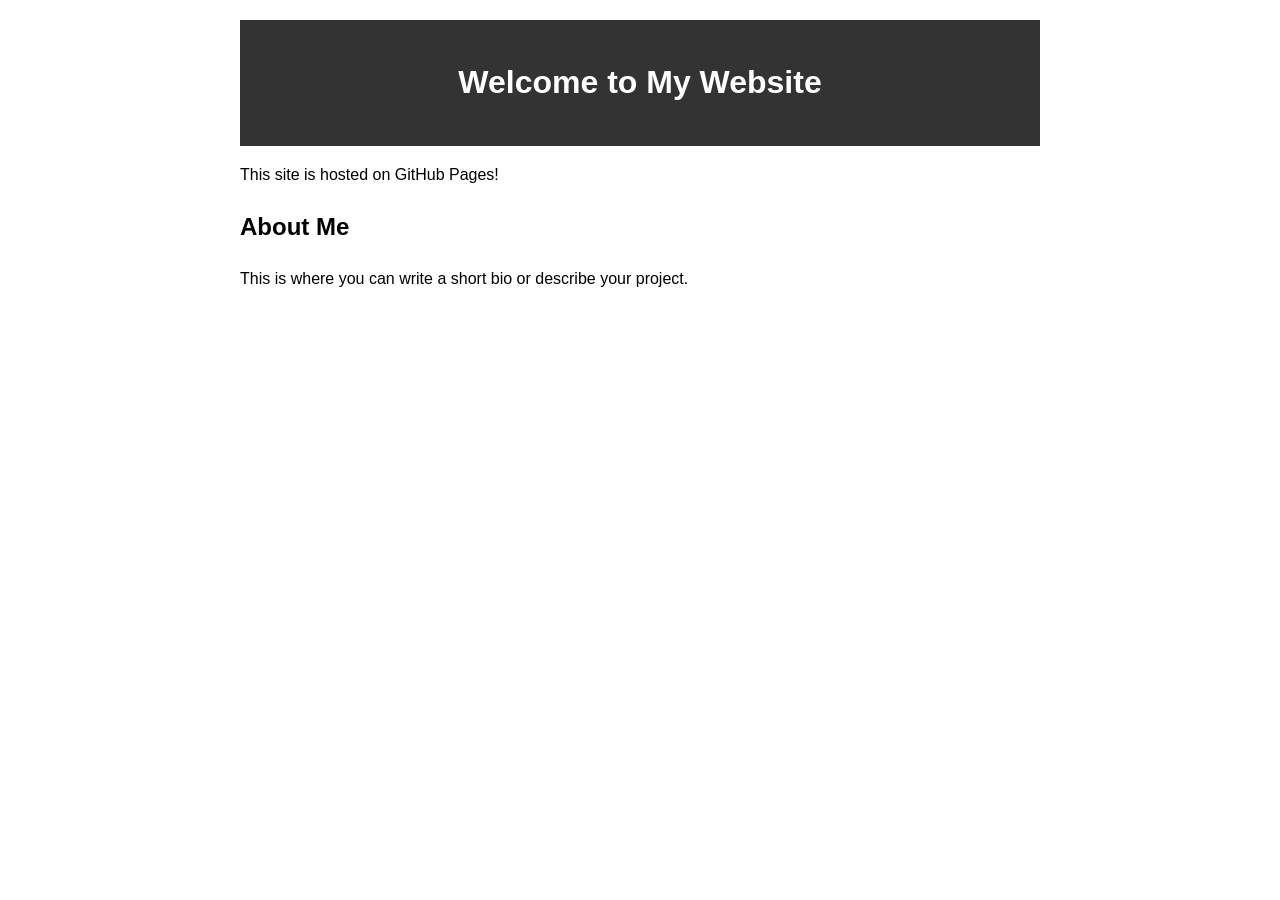
==== index.html @ 9a72cb9f "Add initial HTML structure for GitHub website" ====
<!DOCTYPE html>
<html lang="en">
<head>
    <meta charset="UTF-8">
    <meta name="viewport" content="width=device-width, initial-scale=1.0">
    <title>My GitHub Website</title>
    <style>
        body { font-family: sans-serif; line-height: 1.6; padding: 20px; max-width: 800px; margin: auto; }
        header { background: #333; color: white; padding: 1rem; text-align: center; }
    </style>
</head>
<body>
    <header>
        <h1>Welcome to My Website</h1>
    </header>
    <main>
        <p>This site is hosted on GitHub Pages!</p>
        <h2>About Me</h2>
        <p>This is where you can write a short bio or describe your project.</p>
    </main>
</body>
</html>
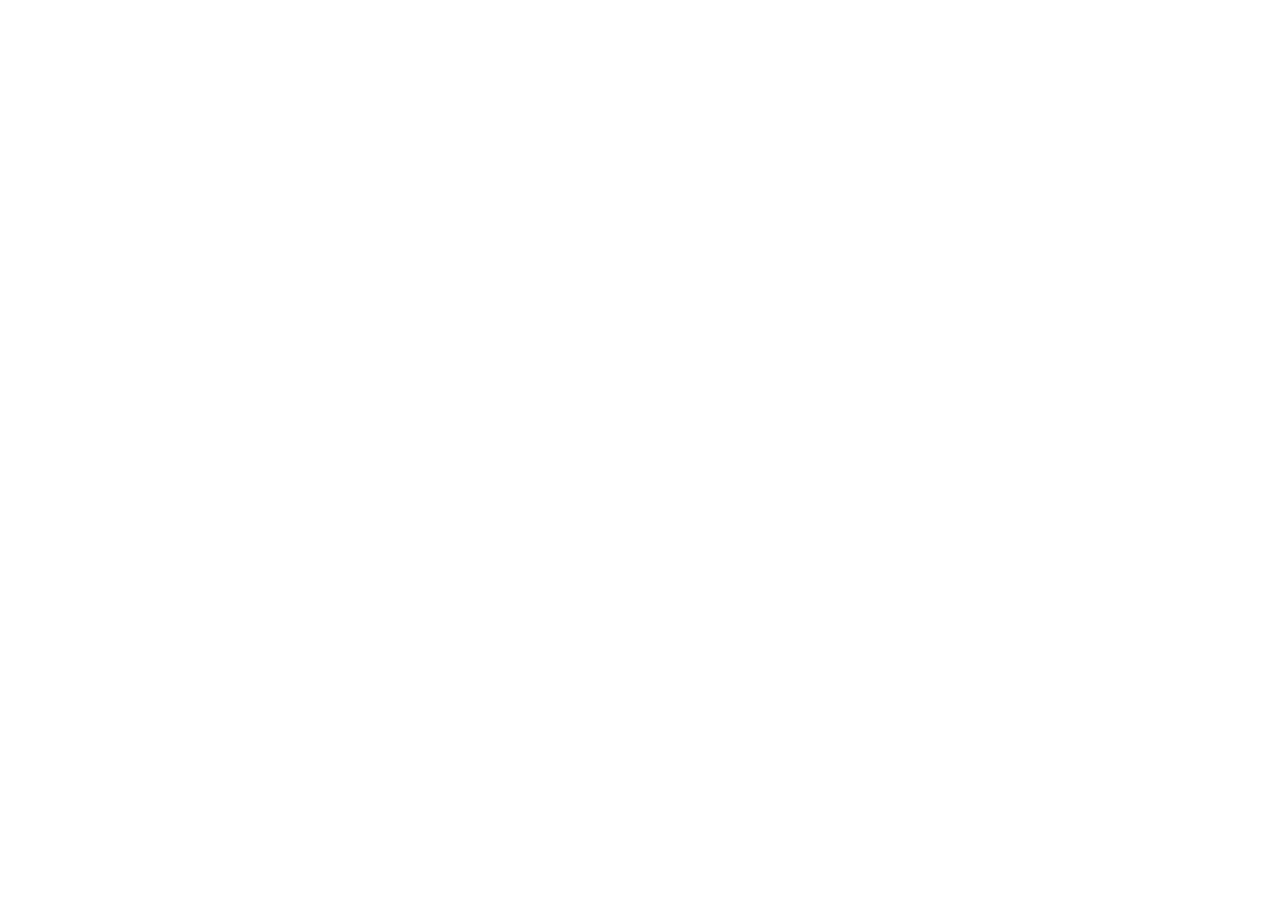
==== commit bab7c3aa: "Add files via upload" ====
--- a/index.html
+++ b/index.html
@@ -1,22 +1,13 @@
-<!DOCTYPE html>
+<!doctype html>
 <html lang="en">
-<head>
-    <meta charset="UTF-8">
-    <meta name="viewport" content="width=device-width, initial-scale=1.0">
-    <title>My GitHub Website</title>
-    <style>
-        body { font-family: sans-serif; line-height: 1.6; padding: 20px; max-width: 800px; margin: auto; }
-        header { background: #333; color: white; padding: 1rem; text-align: center; }
-    </style>
-</head>
-<body>
-    <header>
-        <h1>Welcome to My Website</h1>
-    </header>
-    <main>
-        <p>This site is hosted on GitHub Pages!</p>
-        <h2>About Me</h2>
-        <p>This is where you can write a short bio or describe your project.</p>
-    </main>
-</body>
+  <head>
+    <meta charset="UTF-8" />
+    <meta name="viewport" content="width=device-width, initial-scale=1.0" />
+    <title>Texas Notary Pro</title>
+    <script type="module" crossorigin src="./assets/index-Ck0yCv7b.js"></script>
+    <link rel="stylesheet" crossorigin href="./assets/index-M1sJ9Bhm.css">
+  </head>
+  <body>
+    <div id="root"></div>
+  </body>
 </html>
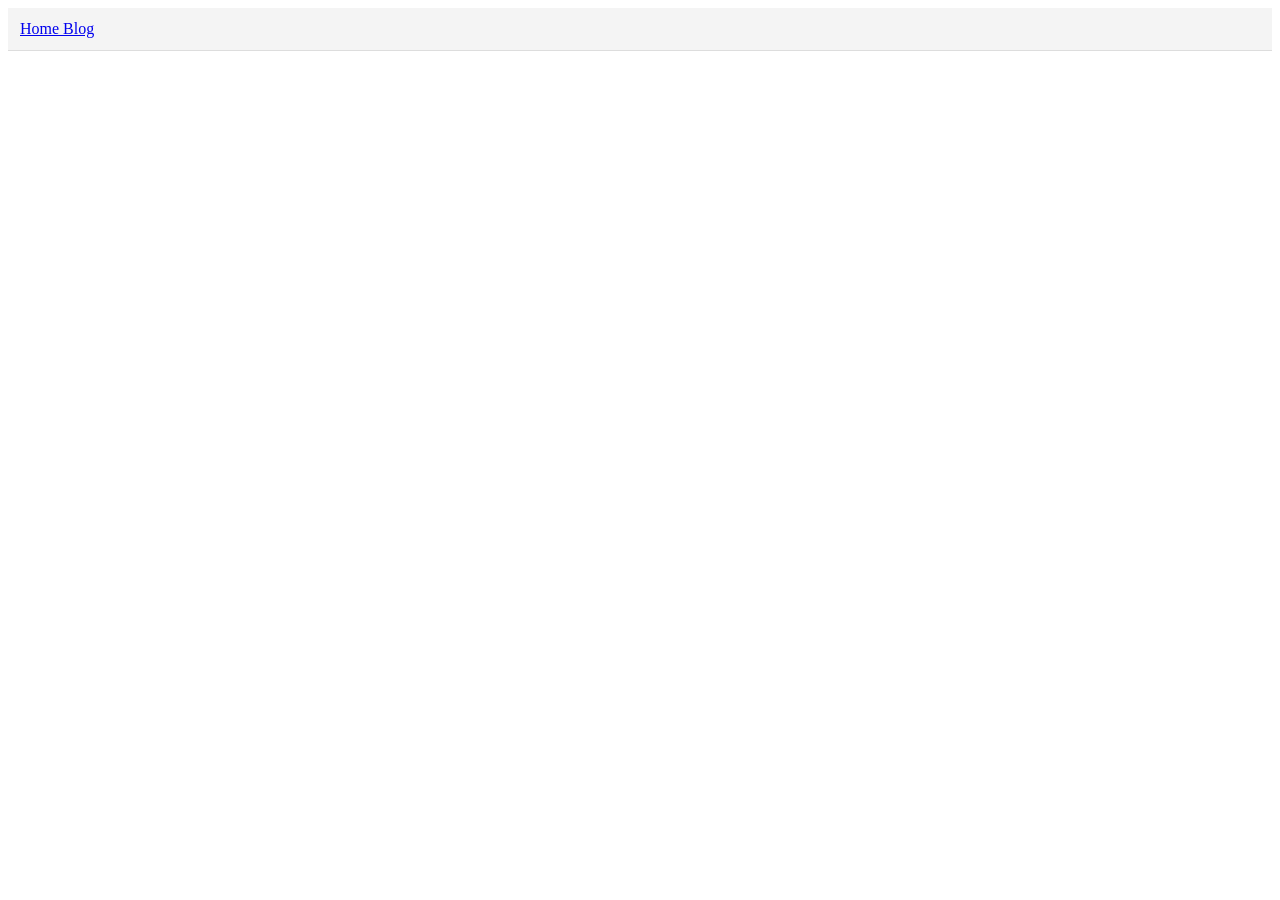
==== commit 96a5b8f2: "Add navigation link to home.html" ====
--- a/index.html
+++ b/index.html
@@ -8,6 +8,7 @@
     <link rel="stylesheet" crossorigin href="./assets/index-M1sJ9Bhm.css">
   </head>
   <body>
+    <nav style="padding:12px;background:#f4f4f4;border-bottom:1px solid #ddd;"><a href="/home.html">Home Blog</a></nav>
     <div id="root"></div>
   </body>
 </html>
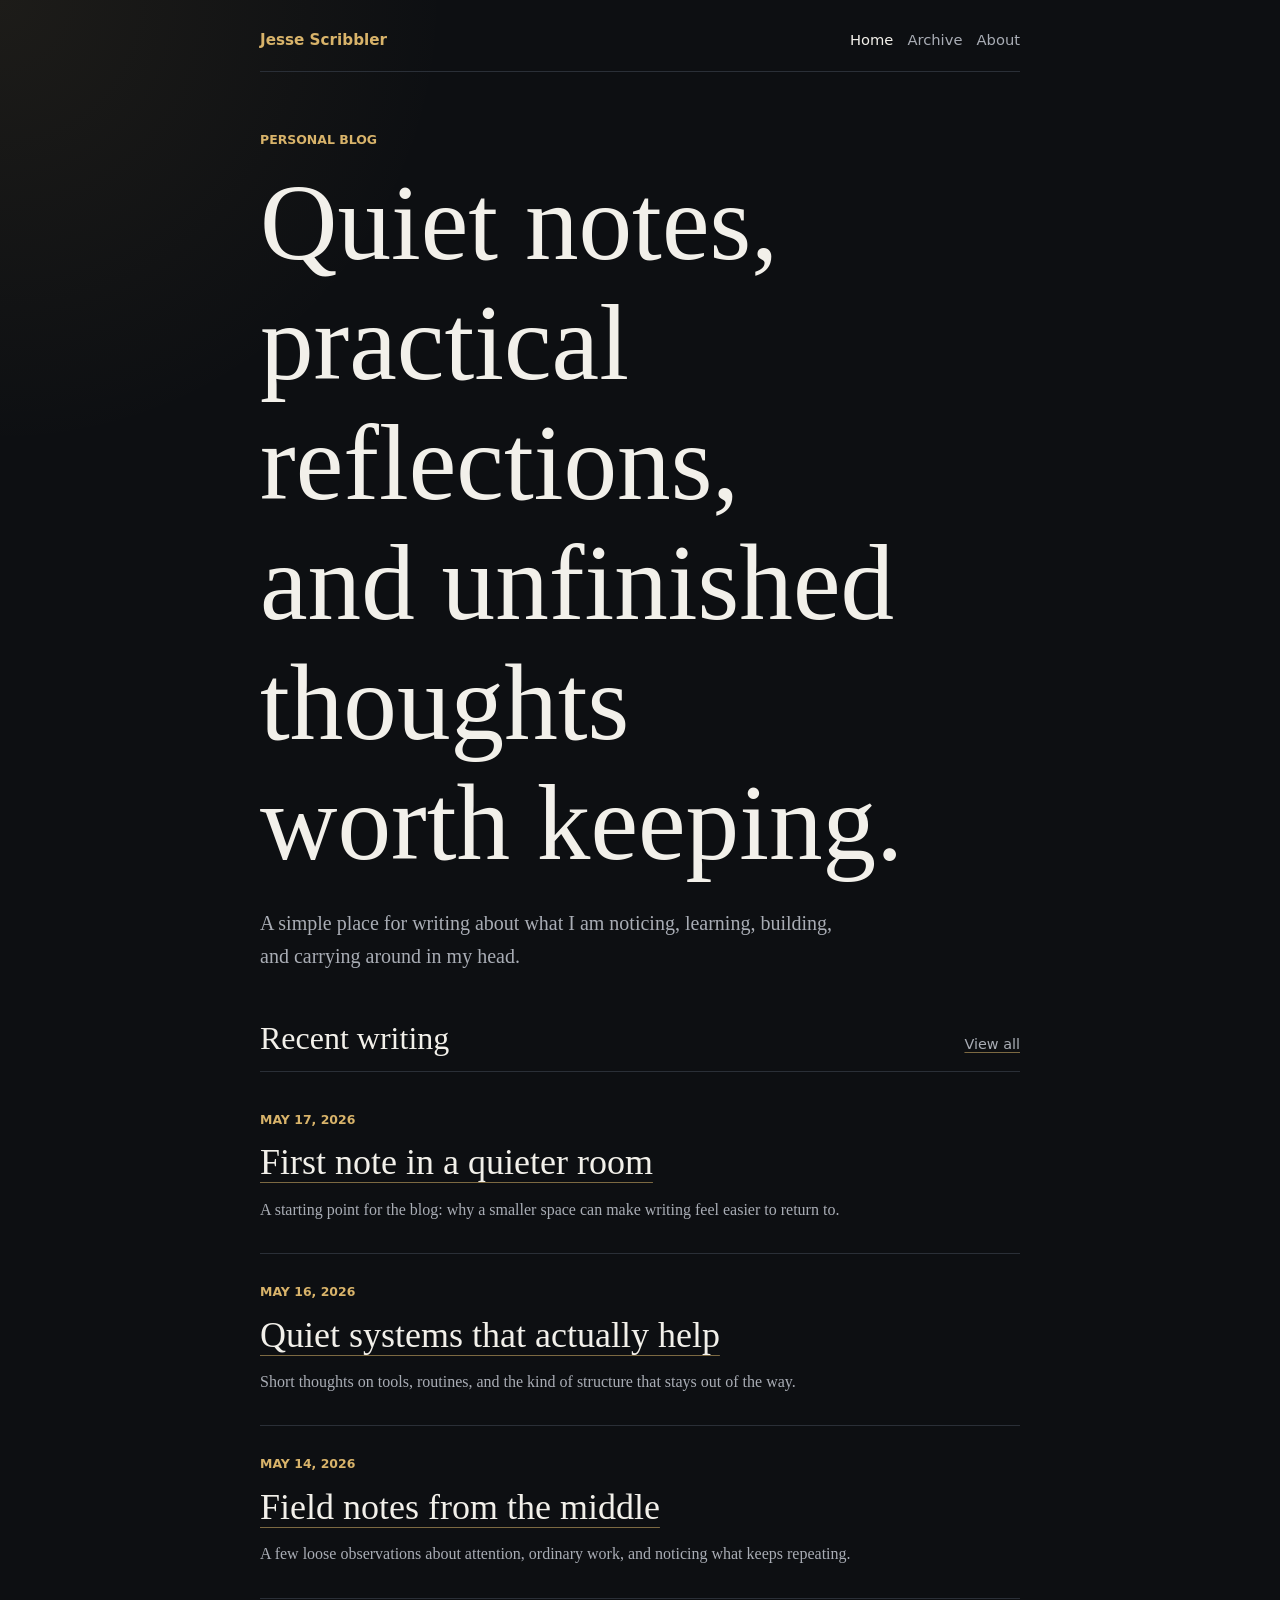
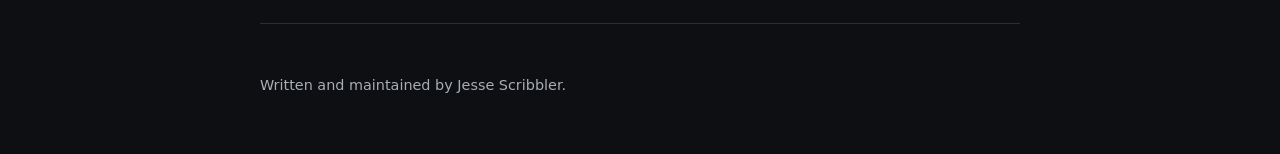
==== commit fa015f42: "Update site from local jessescribbler.github.io folder" ====
--- a/index.html
+++ b/index.html
@@ -1,14 +1,57 @@
 <!doctype html>
 <html lang="en">
   <head>
-    <meta charset="UTF-8" />
-    <meta name="viewport" content="width=device-width, initial-scale=1.0" />
-    <title>Texas Notary Pro</title>
-    <script type="module" crossorigin src="./assets/index-Ck0yCv7b.js"></script>
-    <link rel="stylesheet" crossorigin href="./assets/index-M1sJ9Bhm.css">
+    <meta charset="utf-8">
+    <meta name="viewport" content="width=device-width, initial-scale=1">
+    <meta name="description" content="A minimal personal blog for essays, notes, and field observations.">
+    <title>Jesse Scribbler | Personal Blog</title>
+    <link rel="stylesheet" href="styles.css">
   </head>
   <body>
-    <nav style="padding:12px;background:#f4f4f4;border-bottom:1px solid #ddd;"><a href="/home.html">Home Blog</a></nav>
-    <div id="root"></div>
+    <header class="site-header">
+      <a class="brand" href="index.html" aria-label="Home">Jesse Scribbler</a>
+      <nav class="site-nav" aria-label="Primary navigation">
+        <a aria-current="page" href="index.html">Home</a>
+        <a href="archive.html">Archive</a>
+        <a href="about.html">About</a>
+      </nav>
+    </header>
+
+    <main>
+      <section class="intro">
+        <p class="eyebrow">Personal blog</p>
+        <h1>Quiet notes, practical reflections, and unfinished thoughts worth keeping.</h1>
+        <p class="lede">A simple place for writing about what I am noticing, learning, building, and carrying around in my head.</p>
+      </section>
+
+      <section class="post-list" aria-labelledby="recent-posts">
+        <div class="section-heading">
+          <h2 id="recent-posts">Recent writing</h2>
+          <a href="archive.html">View all</a>
+        </div>
+
+        <article class="post-preview">
+          <p class="post-meta">May 17, 2026</p>
+          <h3><a href="posts/first-note.html">First note in a quieter room</a></h3>
+          <p>A starting point for the blog: why a smaller space can make writing feel easier to return to.</p>
+        </article>
+
+        <article class="post-preview">
+          <p class="post-meta">May 16, 2026</p>
+          <h3><a href="posts/quiet-systems.html">Quiet systems that actually help</a></h3>
+          <p>Short thoughts on tools, routines, and the kind of structure that stays out of the way.</p>
+        </article>
+
+        <article class="post-preview">
+          <p class="post-meta">May 14, 2026</p>
+          <h3><a href="posts/field-notes.html">Field notes from the middle</a></h3>
+          <p>A few loose observations about attention, ordinary work, and noticing what keeps repeating.</p>
+        </article>
+      </section>
+    </main>
+
+    <footer class="site-footer">
+      <p>Written and maintained by Jesse Scribbler.</p>
+    </footer>
   </body>
 </html>
--- a/styles.css
+++ b/styles.css
@@ -0,0 +1,239 @@
+:root {
+  color-scheme: dark;
+  --bg: #0d0f12;
+  --panel-soft: #111418;
+  --text: #f2f0ea;
+  --muted: #a9adb5;
+  --line: #2a2f37;
+  --accent: #d8b36a;
+  --max: 760px;
+}
+
+* {
+  box-sizing: border-box;
+}
+
+html {
+  min-height: 100%;
+}
+
+body {
+  min-height: 100%;
+  margin: 0;
+  background:
+    radial-gradient(circle at top left, rgba(216, 179, 106, 0.08), transparent 28rem),
+    var(--bg);
+  color: var(--text);
+  font-family: ui-serif, Georgia, Cambria, "Times New Roman", Times, serif;
+  line-height: 1.65;
+}
+
+a {
+  color: inherit;
+  text-decoration-color: rgba(216, 179, 106, 0.55);
+  text-underline-offset: 0.22em;
+}
+
+a:hover {
+  color: var(--accent);
+}
+
+.site-header,
+main,
+.site-footer {
+  width: min(var(--max), calc(100% - 40px));
+  margin-inline: auto;
+}
+
+.site-header {
+  display: flex;
+  align-items: center;
+  justify-content: space-between;
+  gap: 20px;
+  padding: 28px 0 18px;
+  border-bottom: 1px solid var(--line);
+}
+
+.brand {
+  display: inline-block;
+  color: var(--accent);
+  font-family: ui-sans-serif, system-ui, -apple-system, BlinkMacSystemFont, "Segoe UI", sans-serif;
+  font-size: 0.95rem;
+  font-weight: 700;
+  letter-spacing: 0;
+  text-decoration: none;
+}
+
+.site-nav {
+  display: flex;
+  flex-wrap: wrap;
+  justify-content: flex-end;
+  gap: 14px;
+  color: var(--muted);
+  font-family: ui-sans-serif, system-ui, -apple-system, BlinkMacSystemFont, "Segoe UI", sans-serif;
+  font-size: 0.92rem;
+}
+
+.site-nav a {
+  text-decoration: none;
+}
+
+.site-nav a[aria-current="page"],
+.site-nav a:hover {
+  color: var(--text);
+}
+
+main {
+  padding: 58px 0 24px;
+}
+
+.intro {
+  padding-bottom: 48px;
+}
+
+.eyebrow,
+.post-meta,
+.kicker {
+  margin: 0 0 12px;
+  color: var(--accent);
+  font-family: ui-sans-serif, system-ui, -apple-system, BlinkMacSystemFont, "Segoe UI", sans-serif;
+  font-size: 0.78rem;
+  font-weight: 700;
+  letter-spacing: 0;
+  text-transform: uppercase;
+}
+
+h1,
+h2,
+h3 {
+  margin: 0;
+  line-height: 1.12;
+  text-wrap: balance;
+}
+
+h1 {
+  max-width: 12ch;
+  font-size: clamp(3rem, 11vw, 6.7rem);
+  font-weight: 500;
+}
+
+.page-title {
+  max-width: 13ch;
+}
+
+.post-title {
+  max-width: 14ch;
+}
+
+h2 {
+  font-size: clamp(1.5rem, 3vw, 2rem);
+  font-weight: 500;
+}
+
+h3 {
+  font-size: clamp(1.45rem, 3.5vw, 2.25rem);
+  font-weight: 500;
+}
+
+.lede {
+  max-width: 590px;
+  margin: 24px 0 0;
+  color: var(--muted);
+  font-size: clamp(1.05rem, 2vw, 1.25rem);
+}
+
+.section-heading {
+  display: flex;
+  align-items: baseline;
+  justify-content: space-between;
+  gap: 20px;
+  margin-bottom: 10px;
+  padding-bottom: 14px;
+  border-bottom: 1px solid var(--line);
+}
+
+.section-heading a {
+  color: var(--muted);
+  font-family: ui-sans-serif, system-ui, -apple-system, BlinkMacSystemFont, "Segoe UI", sans-serif;
+  font-size: 0.9rem;
+}
+
+.post-list {
+  display: grid;
+}
+
+.post-preview {
+  padding: 28px 0 30px;
+  border-bottom: 1px solid var(--line);
+}
+
+.post-preview h3 a {
+  text-decoration-thickness: 1px;
+}
+
+.post-preview p:last-child {
+  max-width: 610px;
+  margin: 14px 0 0;
+  color: var(--muted);
+}
+
+.page-copy,
+.post-body {
+  max-width: 680px;
+}
+
+.page-copy p,
+.post-body p {
+  margin: 0 0 1.3rem;
+  color: #d9d6ce;
+  font-size: 1.08rem;
+}
+
+.post-body {
+  margin-top: 42px;
+}
+
+.post-body h2 {
+  margin: 2.2rem 0 1rem;
+}
+
+.back-link {
+  display: inline-block;
+  margin-bottom: 30px;
+  color: var(--muted);
+  font-family: ui-sans-serif, system-ui, -apple-system, BlinkMacSystemFont, "Segoe UI", sans-serif;
+  font-size: 0.92rem;
+  text-decoration: none;
+}
+
+.site-footer {
+  padding: 36px 0 42px;
+  border-top: 1px solid var(--line);
+  color: var(--muted);
+  font-family: ui-sans-serif, system-ui, -apple-system, BlinkMacSystemFont, "Segoe UI", sans-serif;
+  font-size: 0.9rem;
+}
+
+.redirect-note {
+  min-height: 50vh;
+  display: grid;
+  place-items: center;
+}
+
+@media (max-width: 560px) {
+  .site-header {
+    align-items: flex-start;
+  }
+
+  .site-nav {
+    gap: 10px 12px;
+  }
+
+  main {
+    padding-top: 42px;
+  }
+
+  h1 {
+    font-size: clamp(2.6rem, 16vw, 4.8rem);
+  }
+}
